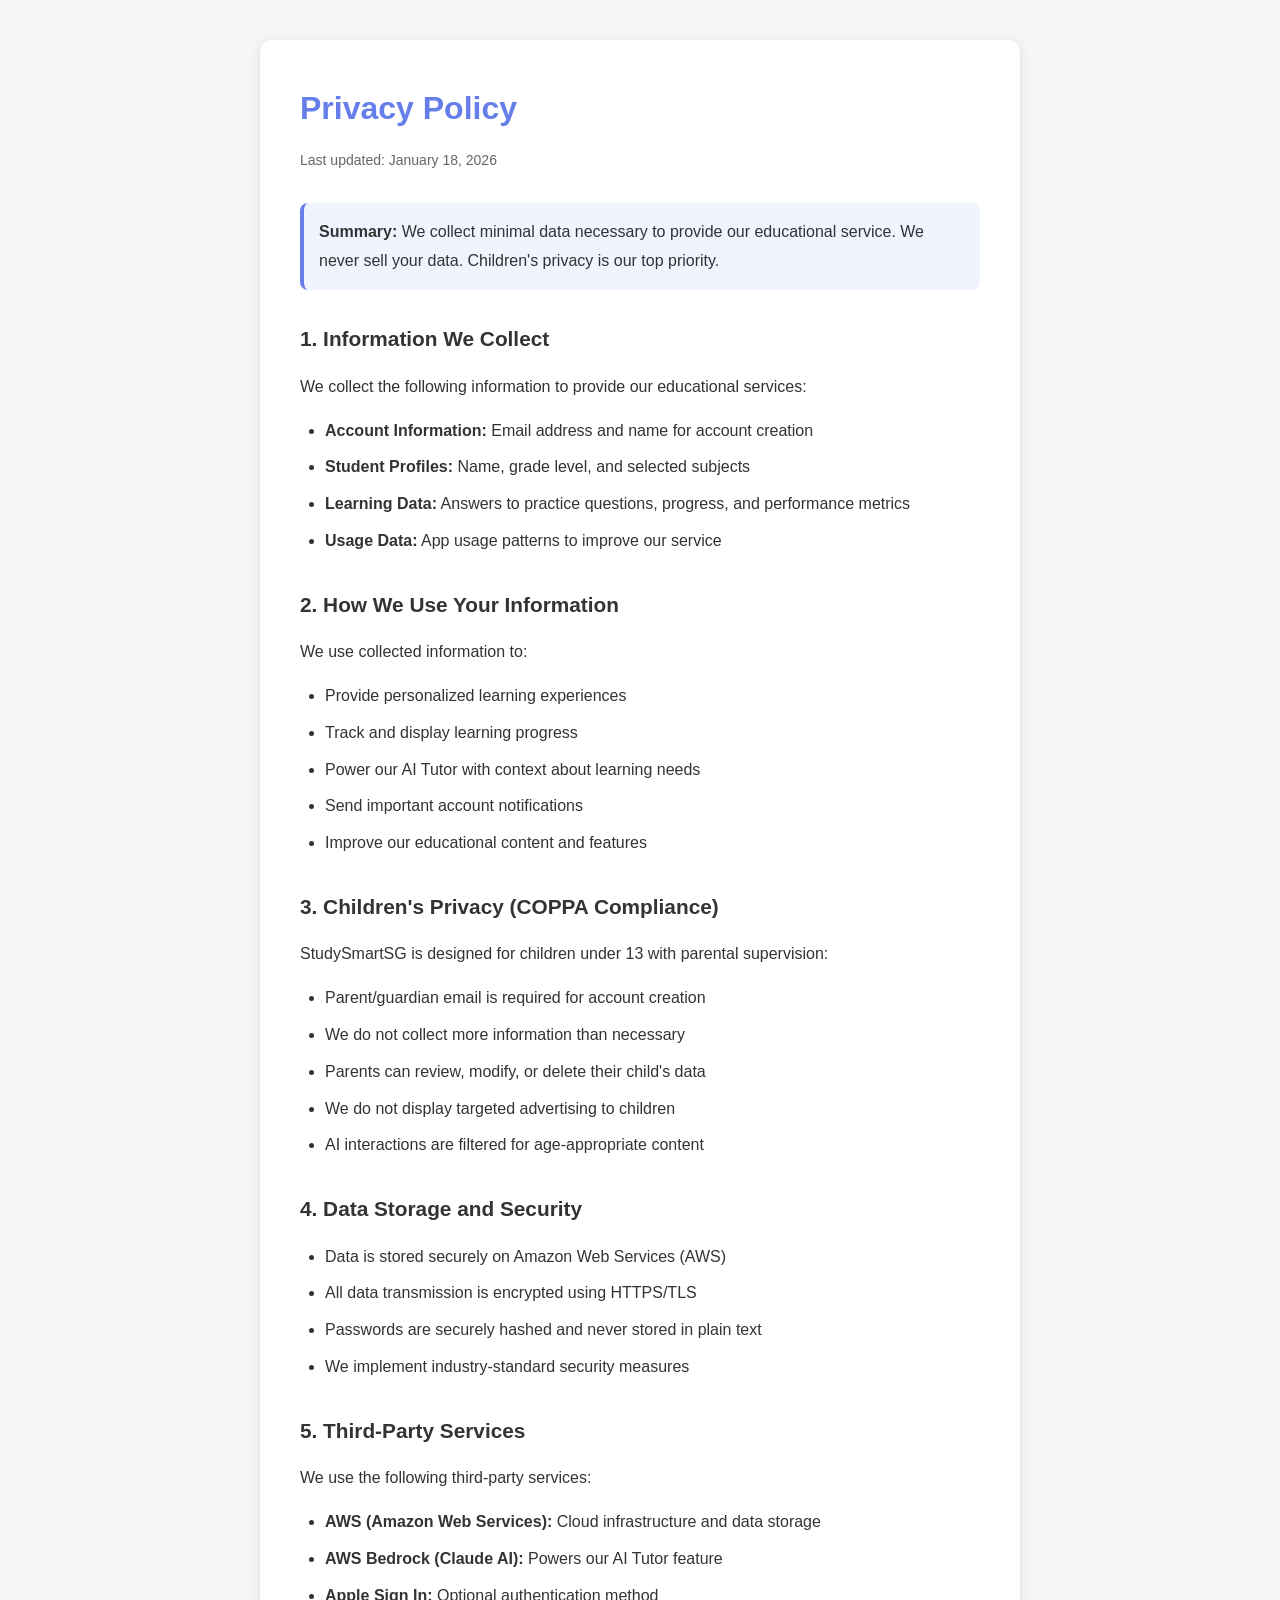
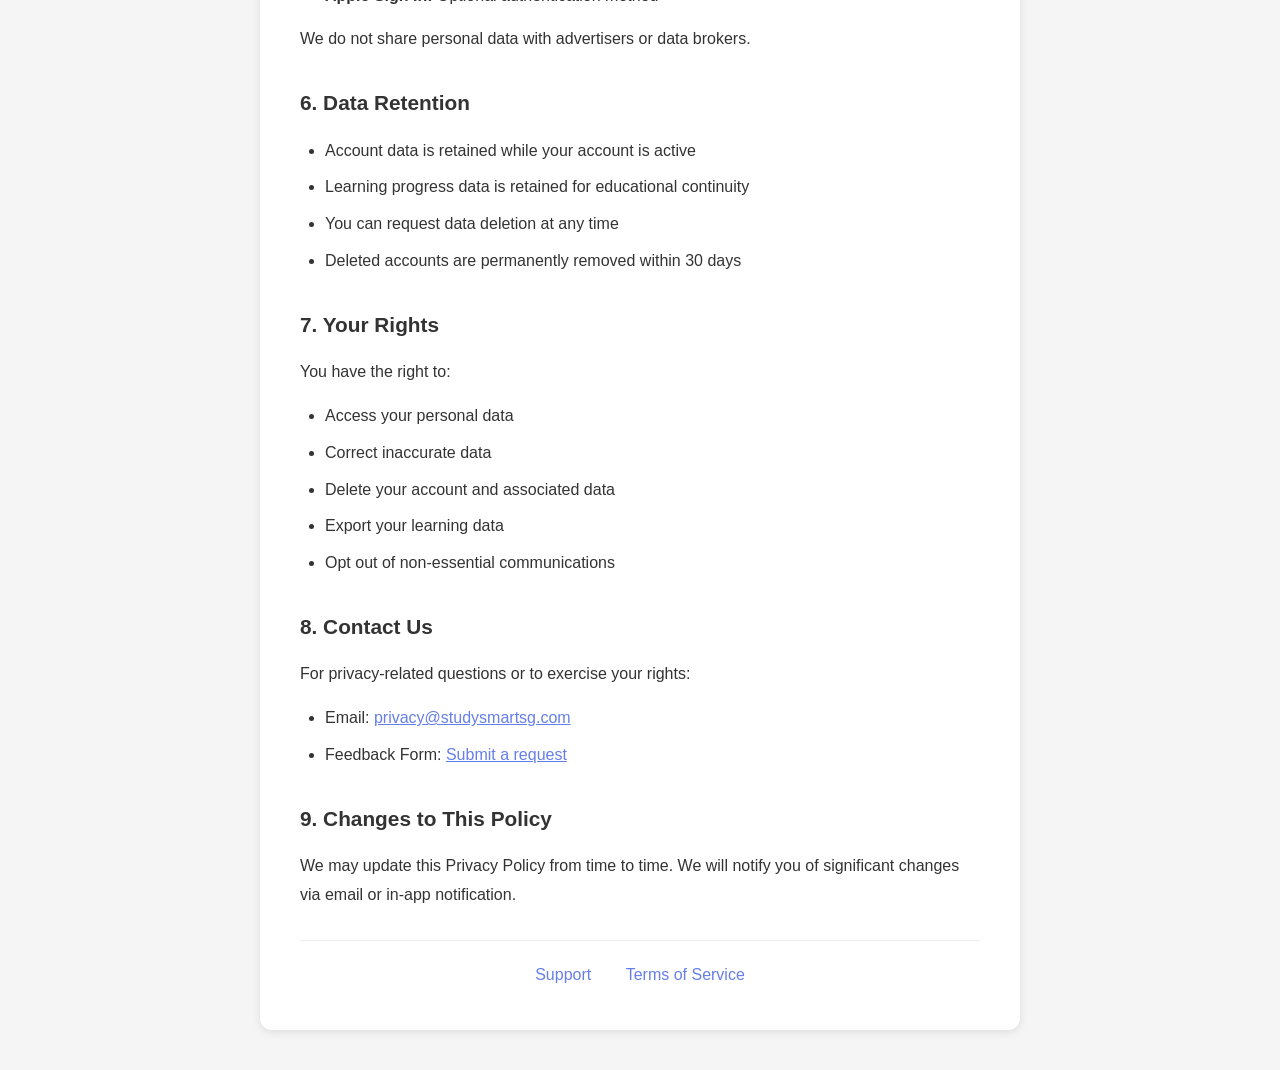
==== privacy.html @ f46a9e0d "Add files via upload" ====
<!DOCTYPE html>
<html lang="en">
<head>
    <meta charset="UTF-8">
    <meta name="viewport" content="width=device-width, initial-scale=1.0">
    <title>Privacy Policy - StudySmartSG</title>
    <style>
        * { margin: 0; padding: 0; box-sizing: border-box; }
        body {
            font-family: -apple-system, BlinkMacSystemFont, 'Segoe UI', Roboto, Oxygen, Ubuntu, sans-serif;
            line-height: 1.8;
            color: #333;
            background: #f5f5f5;
        }
        .container {
            max-width: 800px;
            margin: 0 auto;
            padding: 40px 20px;
        }
        .card {
            background: white;
            border-radius: 12px;
            padding: 40px;
            box-shadow: 0 2px 10px rgba(0,0,0,0.1);
        }
        h1 {
            color: #667eea;
            margin-bottom: 10px;
        }
        .updated {
            color: #666;
            margin-bottom: 30px;
            font-size: 14px;
        }
        h2 {
            color: #333;
            margin: 30px 0 15px;
            font-size: 1.3em;
        }
        p, ul {
            margin-bottom: 15px;
        }
        ul {
            margin-left: 25px;
        }
        li {
            margin-bottom: 8px;
        }
        .highlight {
            background: #f0f4ff;
            padding: 15px;
            border-radius: 8px;
            border-left: 4px solid #667eea;
            margin: 20px 0;
        }
        a {
            color: #667eea;
        }
        .nav {
            text-align: center;
            margin-top: 30px;
            padding-top: 20px;
            border-top: 1px solid #eee;
        }
        .nav a {
            margin: 0 15px;
            text-decoration: none;
        }
    </style>
</head>
<body>
    <div class="container">
        <div class="card">
            <h1>Privacy Policy</h1>
            <p class="updated">Last updated: January 18, 2026</p>

            <div class="highlight">
                <strong>Summary:</strong> We collect minimal data necessary to provide our educational service. We never sell your data. Children's privacy is our top priority.
            </div>

            <h2>1. Information We Collect</h2>
            <p>We collect the following information to provide our educational services:</p>
            <ul>
                <li><strong>Account Information:</strong> Email address and name for account creation</li>
                <li><strong>Student Profiles:</strong> Name, grade level, and selected subjects</li>
                <li><strong>Learning Data:</strong> Answers to practice questions, progress, and performance metrics</li>
                <li><strong>Usage Data:</strong> App usage patterns to improve our service</li>
            </ul>

            <h2>2. How We Use Your Information</h2>
            <p>We use collected information to:</p>
            <ul>
                <li>Provide personalized learning experiences</li>
                <li>Track and display learning progress</li>
                <li>Power our AI Tutor with context about learning needs</li>
                <li>Send important account notifications</li>
                <li>Improve our educational content and features</li>
            </ul>

            <h2>3. Children's Privacy (COPPA Compliance)</h2>
            <p>StudySmartSG is designed for children under 13 with parental supervision:</p>
            <ul>
                <li>Parent/guardian email is required for account creation</li>
                <li>We do not collect more information than necessary</li>
                <li>Parents can review, modify, or delete their child's data</li>
                <li>We do not display targeted advertising to children</li>
                <li>AI interactions are filtered for age-appropriate content</li>
            </ul>

            <h2>4. Data Storage and Security</h2>
            <ul>
                <li>Data is stored securely on Amazon Web Services (AWS)</li>
                <li>All data transmission is encrypted using HTTPS/TLS</li>
                <li>Passwords are securely hashed and never stored in plain text</li>
                <li>We implement industry-standard security measures</li>
            </ul>

            <h2>5. Third-Party Services</h2>
            <p>We use the following third-party services:</p>
            <ul>
                <li><strong>AWS (Amazon Web Services):</strong> Cloud infrastructure and data storage</li>
                <li><strong>AWS Bedrock (Claude AI):</strong> Powers our AI Tutor feature</li>
                <li><strong>Apple Sign In:</strong> Optional authentication method</li>
            </ul>
            <p>We do not share personal data with advertisers or data brokers.</p>

            <h2>6. Data Retention</h2>
            <ul>
                <li>Account data is retained while your account is active</li>
                <li>Learning progress data is retained for educational continuity</li>
                <li>You can request data deletion at any time</li>
                <li>Deleted accounts are permanently removed within 30 days</li>
            </ul>

            <h2>7. Your Rights</h2>
            <p>You have the right to:</p>
            <ul>
                <li>Access your personal data</li>
                <li>Correct inaccurate data</li>
                <li>Delete your account and associated data</li>
                <li>Export your learning data</li>
                <li>Opt out of non-essential communications</li>
            </ul>

            <h2>8. Contact Us</h2>
            <p>For privacy-related questions or to exercise your rights:</p>
            <ul>
                <li>Email: <a href="mailto:privacy@studysmartsg.com">privacy@studysmartsg.com</a></li>
                <li>Feedback Form: <a href="https://forms.gle/i8ybFz9LCiJamara9">Submit a request</a></li>
            </ul>

            <h2>9. Changes to This Policy</h2>
            <p>We may update this Privacy Policy from time to time. We will notify you of significant changes via email or in-app notification.</p>

            <div class="nav">
                <a href="index.html">Support</a>
                <a href="terms.html">Terms of Service</a>
            </div>
        </div>
    </div>
</body>
</html>
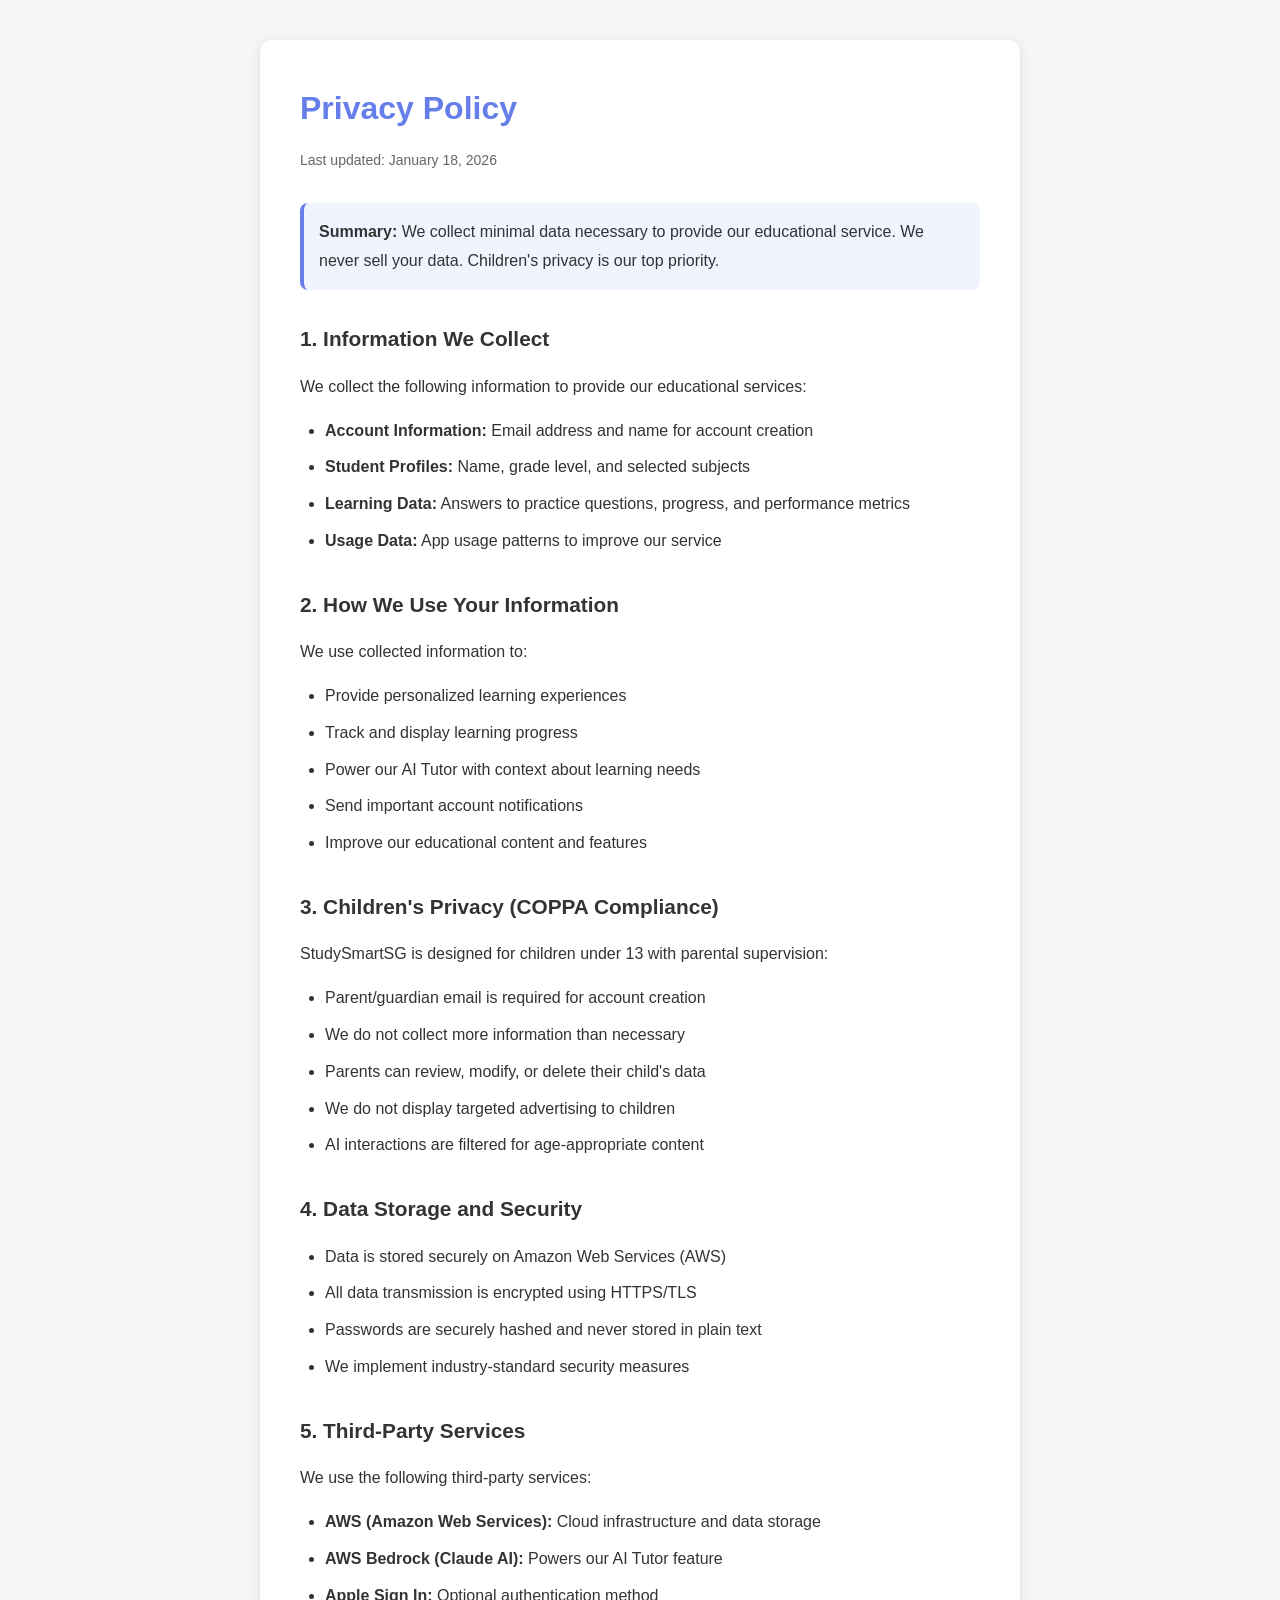
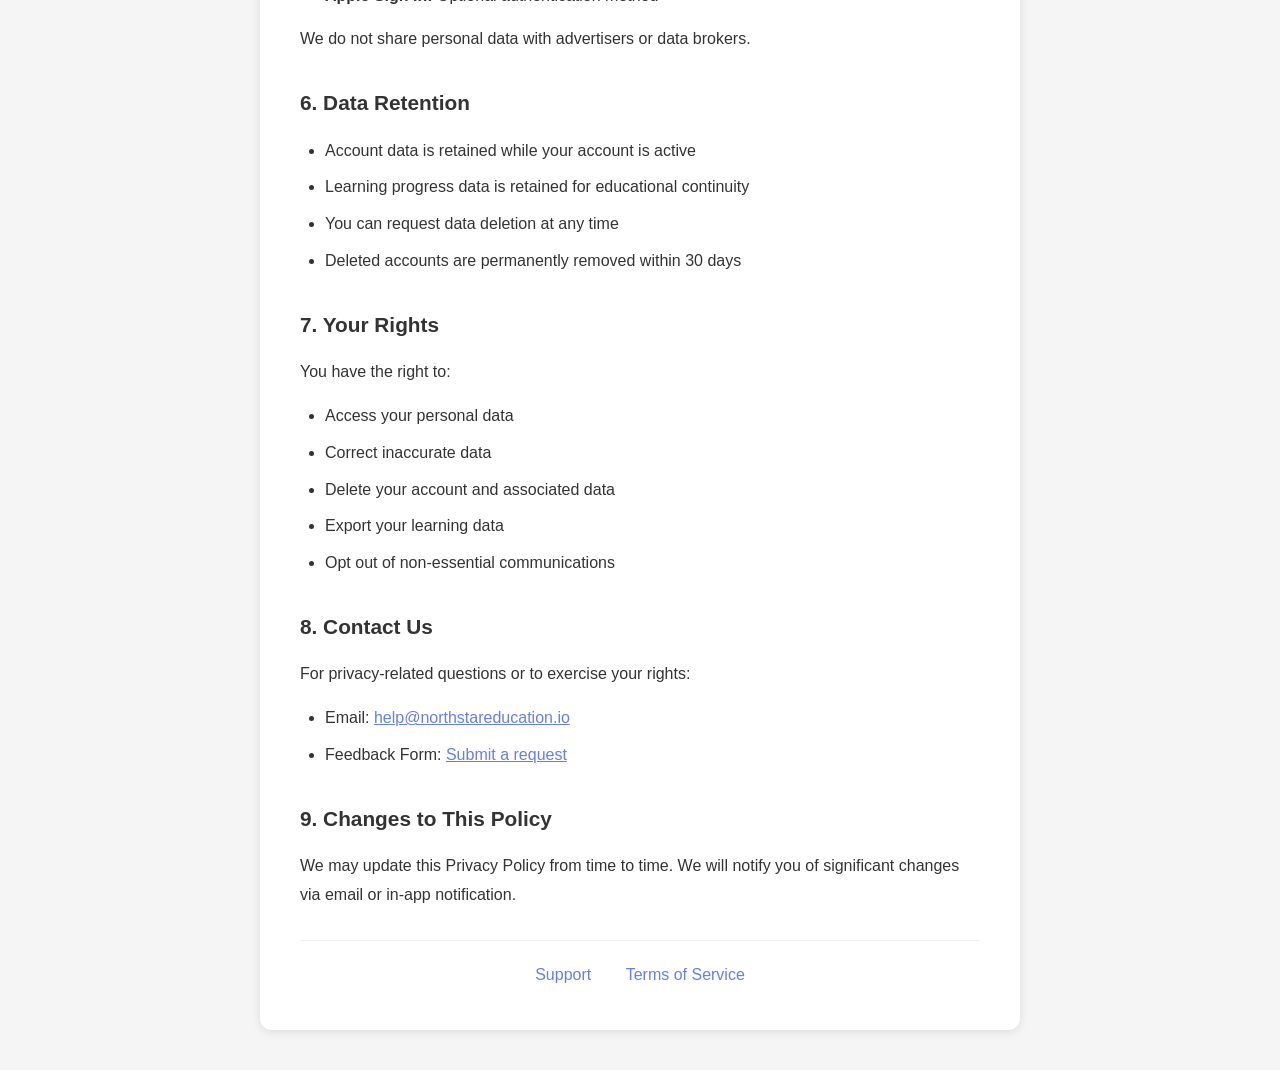
==== commit 44d1b9a0: "Add files via upload" ====
--- a/privacy.html
+++ b/privacy.html
@@ -145,7 +145,7 @@
             <h2>8. Contact Us</h2>
             <p>For privacy-related questions or to exercise your rights:</p>
             <ul>
-                <li>Email: <a href="mailto:privacy@studysmartsg.com">privacy@studysmartsg.com</a></li>
+                <li>Email: <a href="mailto:help@northstareducation.io">help@northstareducation.io</a></li>
                 <li>Feedback Form: <a href="https://forms.gle/i8ybFz9LCiJamara9">Submit a request</a></li>
             </ul>
 
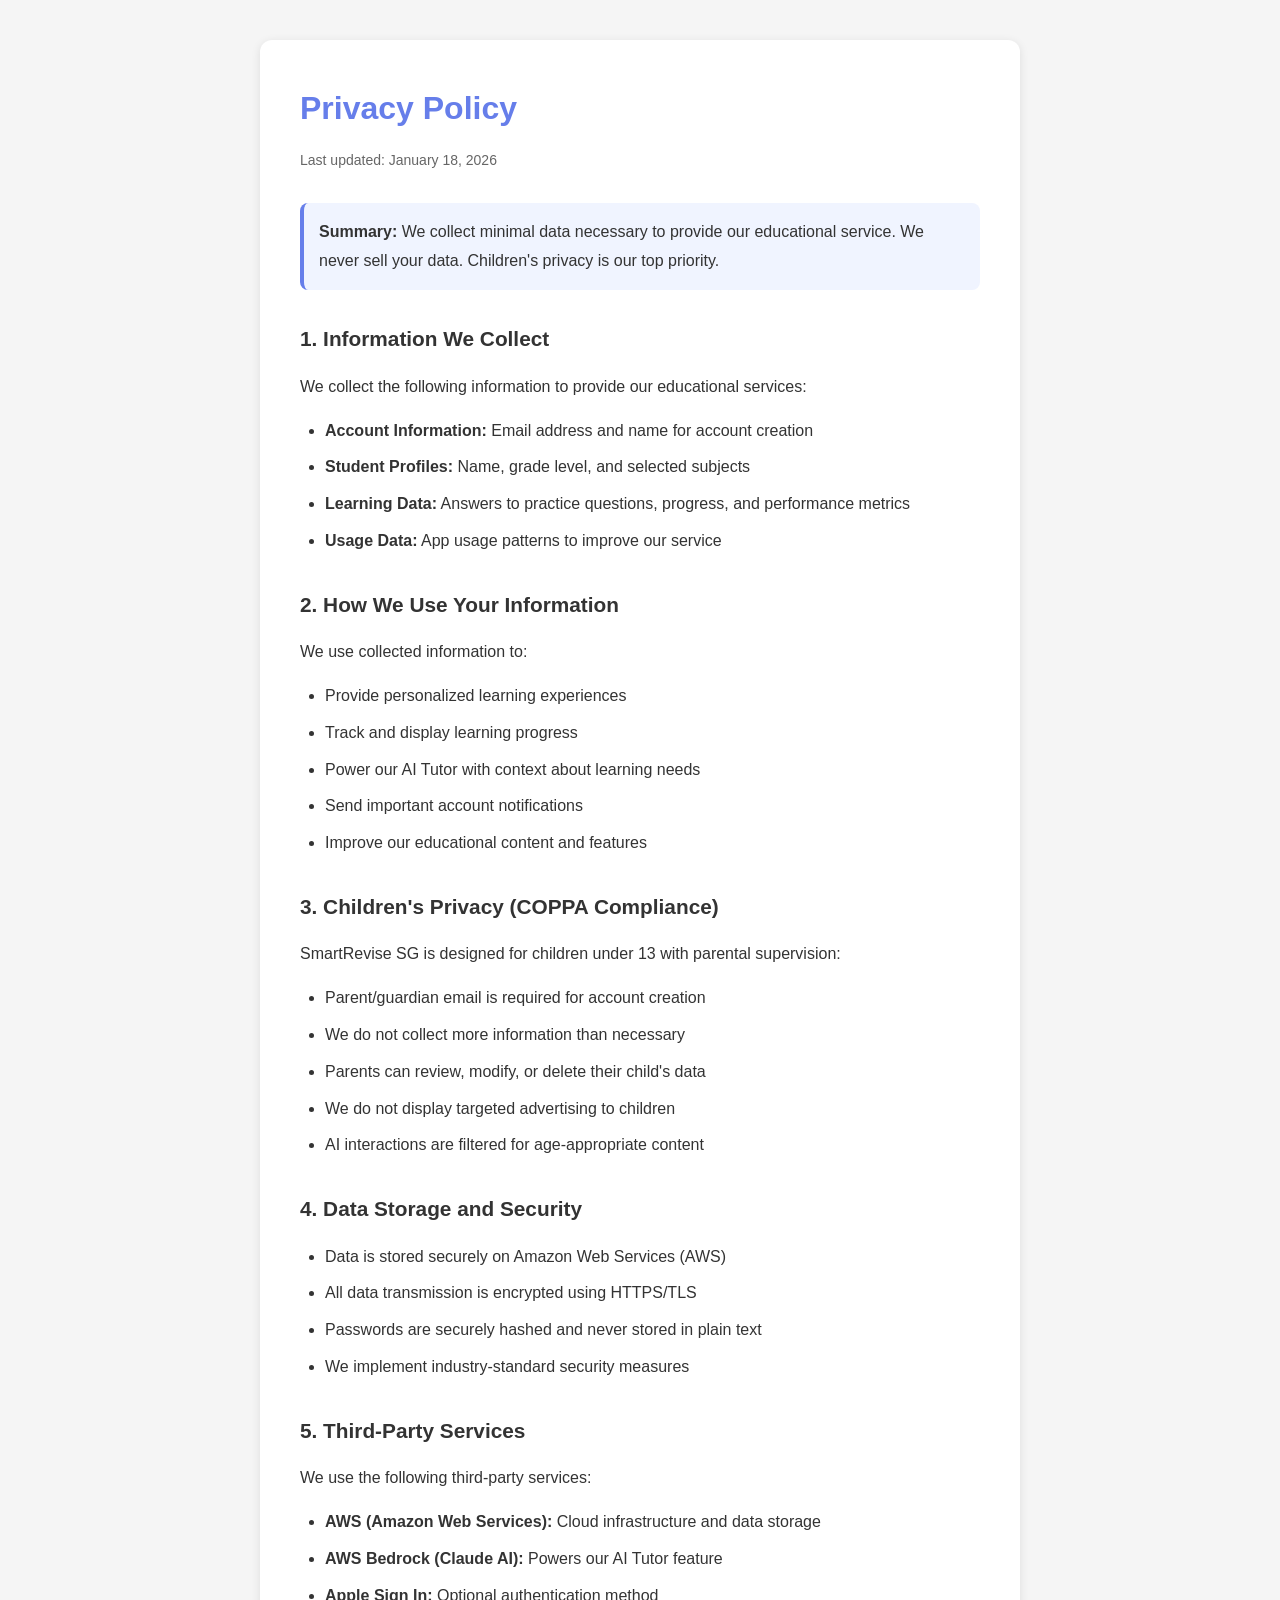
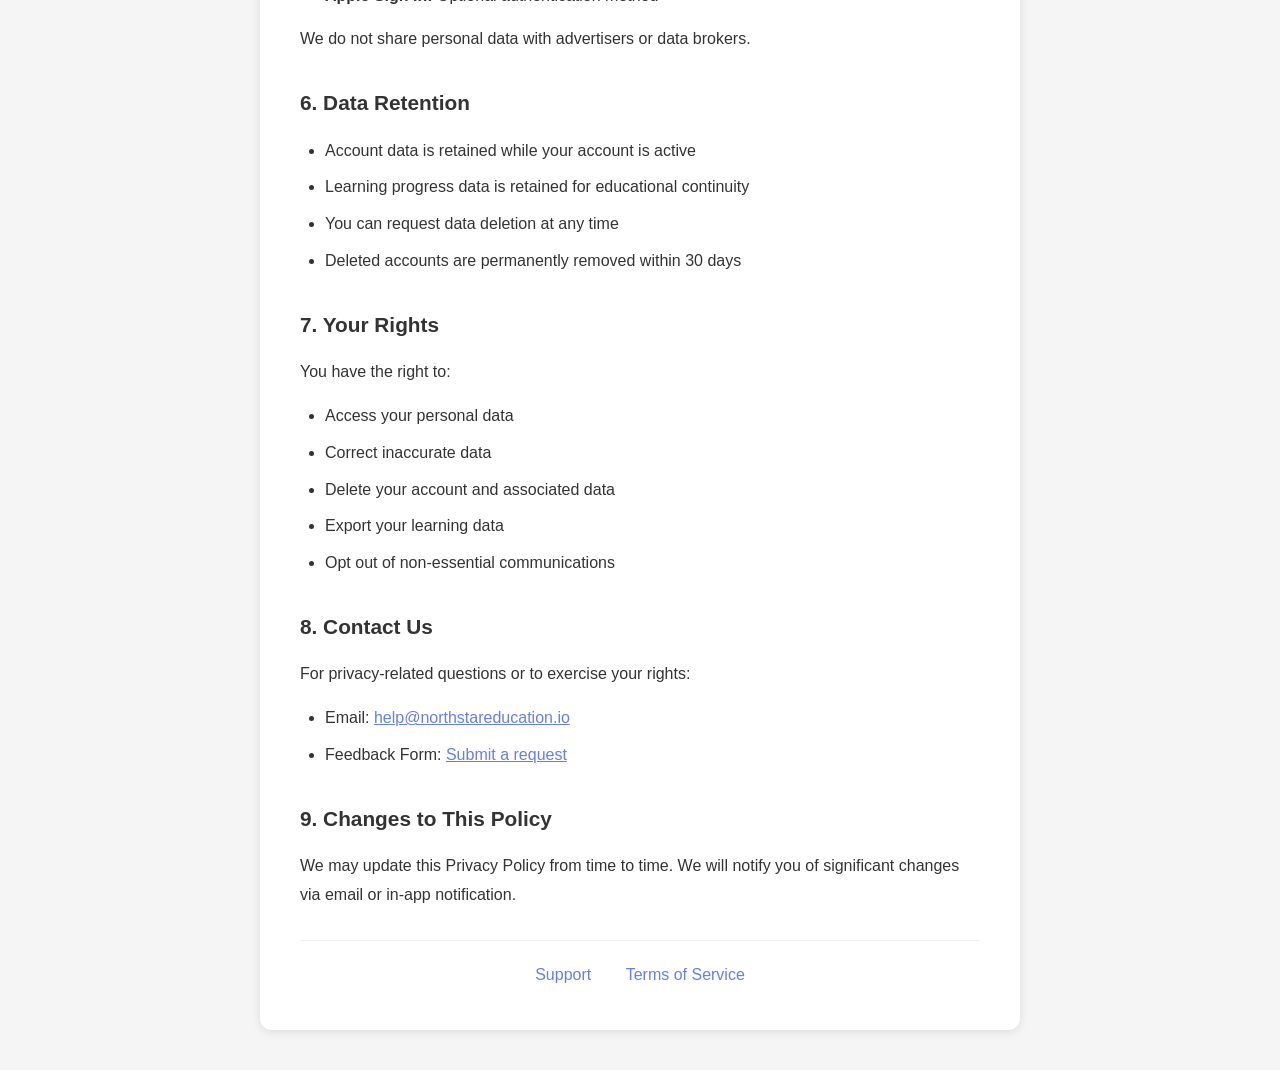
==== commit dbf525ee: "Add files via upload" ====
--- a/privacy.html
+++ b/privacy.html
@@ -3,7 +3,7 @@
 <head>
     <meta charset="UTF-8">
     <meta name="viewport" content="width=device-width, initial-scale=1.0">
-    <title>Privacy Policy - StudySmartSG</title>
+    <title>Privacy Policy - SmartRevise SG</title>
     <style>
         * { margin: 0; padding: 0; box-sizing: border-box; }
         body {
@@ -98,7 +98,7 @@
             </ul>
 
             <h2>3. Children's Privacy (COPPA Compliance)</h2>
-            <p>StudySmartSG is designed for children under 13 with parental supervision:</p>
+            <p>SmartRevise SG is designed for children under 13 with parental supervision:</p>
             <ul>
                 <li>Parent/guardian email is required for account creation</li>
                 <li>We do not collect more information than necessary</li>
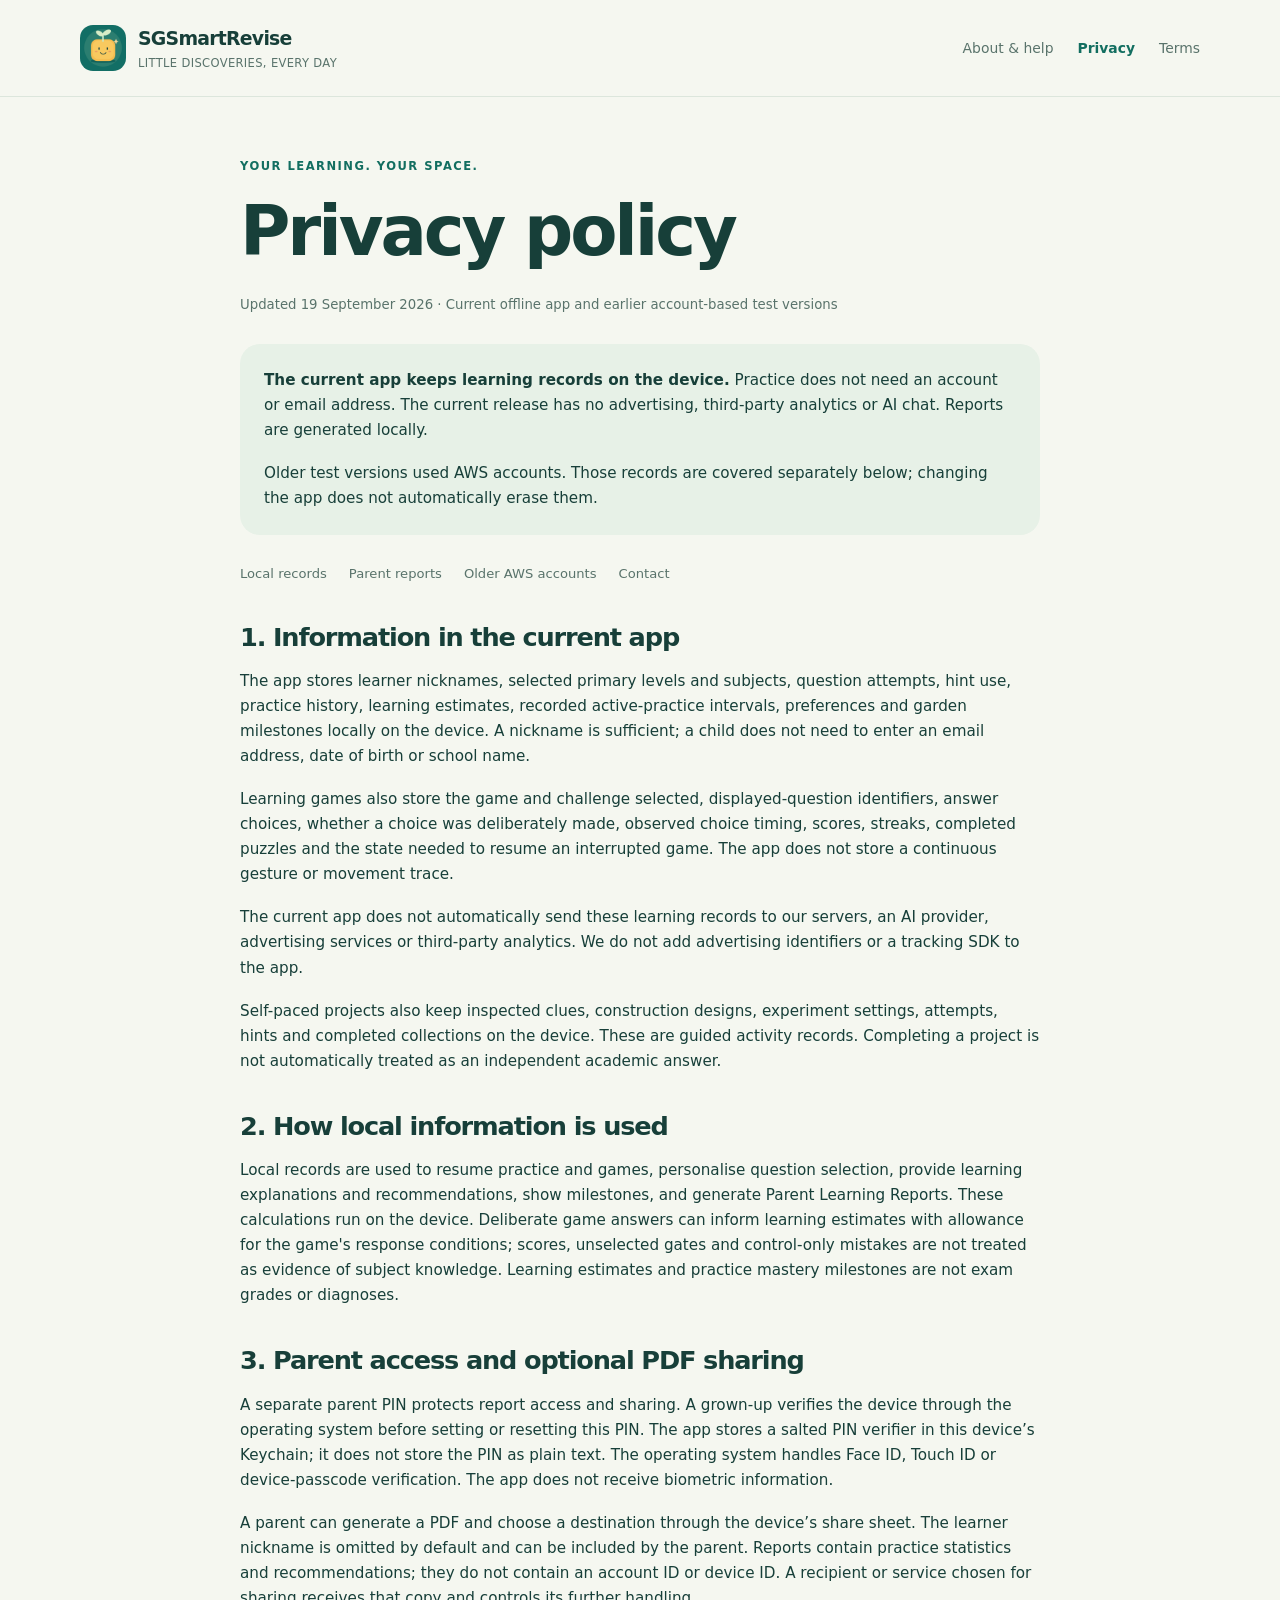
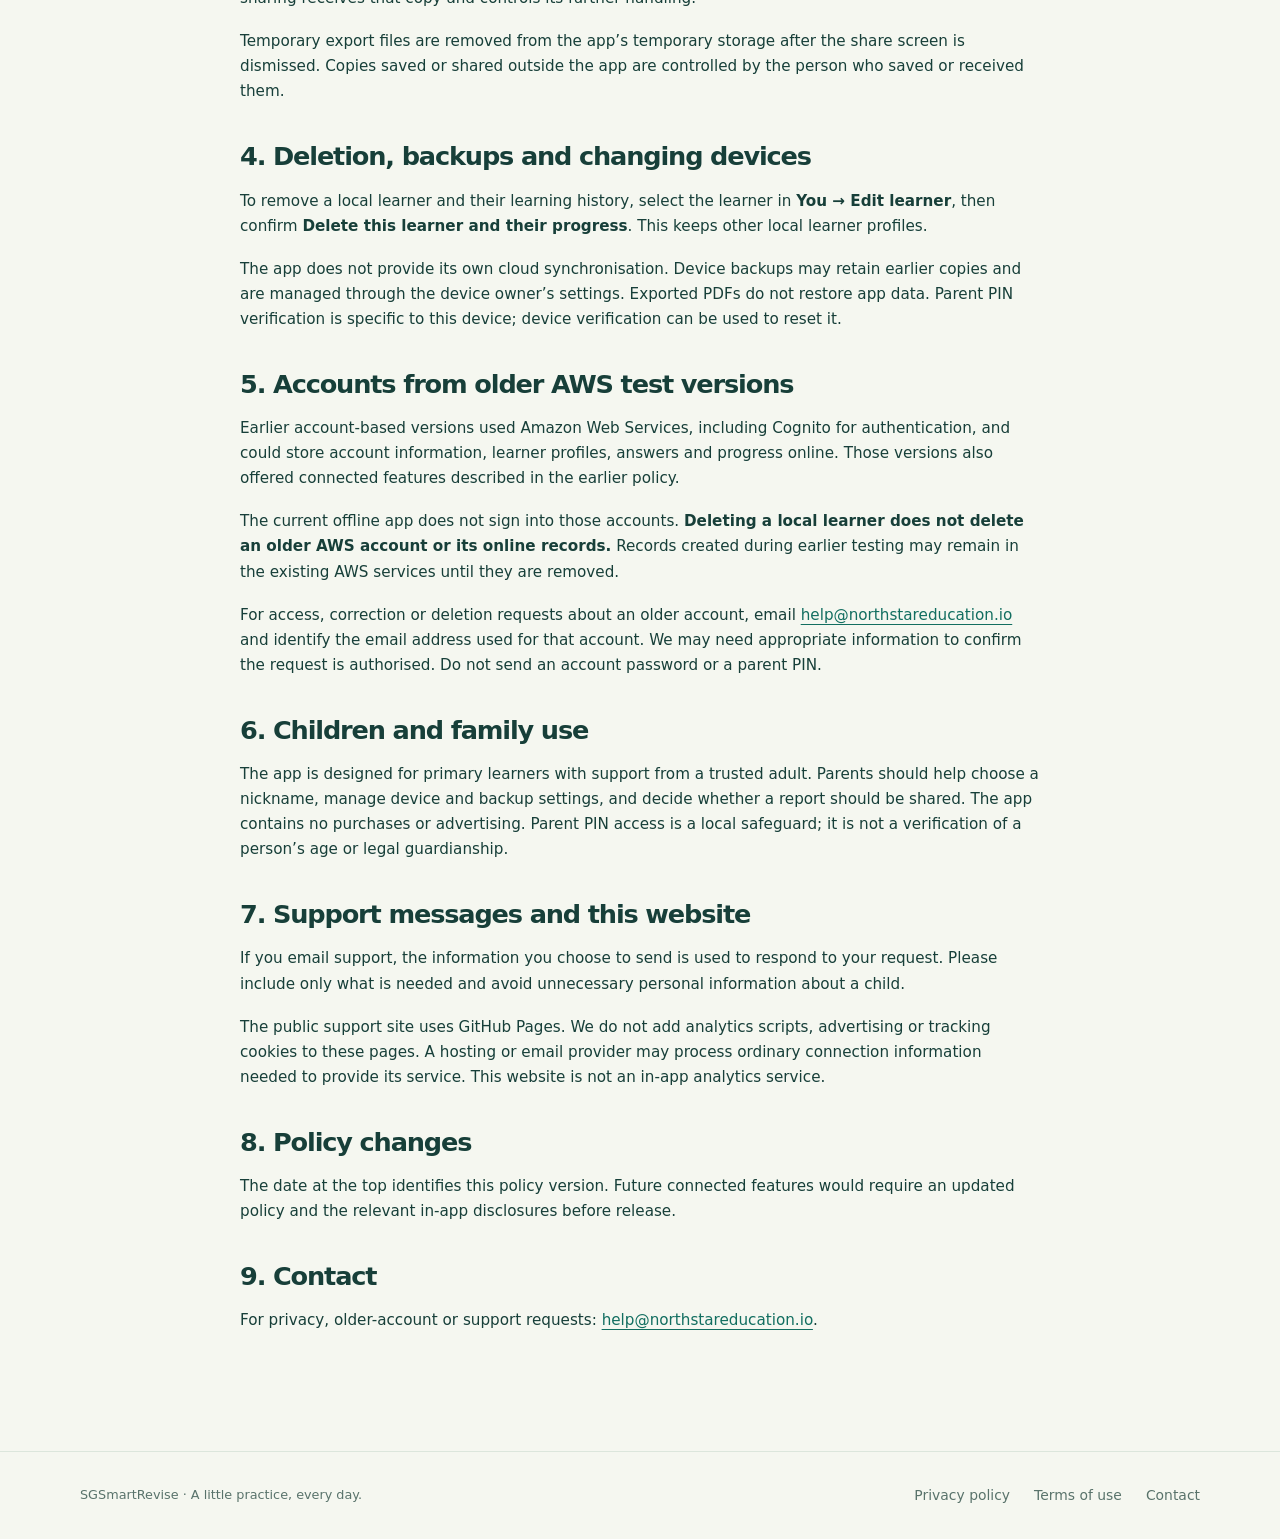
==== commit 59b1f461: "Add files via upload" ====
--- a/privacy.html
+++ b/privacy.html
@@ -1,162 +1,18 @@
-<!DOCTYPE html>
-<html lang="en">
-<head>
-    <meta charset="UTF-8">
-    <meta name="viewport" content="width=device-width, initial-scale=1.0">
-    <title>Privacy Policy - SmartRevise SG</title>
-    <style>
-        * { margin: 0; padding: 0; box-sizing: border-box; }
-        body {
-            font-family: -apple-system, BlinkMacSystemFont, 'Segoe UI', Roboto, Oxygen, Ubuntu, sans-serif;
-            line-height: 1.8;
-            color: #333;
-            background: #f5f5f5;
-        }
-        .container {
-            max-width: 800px;
-            margin: 0 auto;
-            padding: 40px 20px;
-        }
-        .card {
-            background: white;
-            border-radius: 12px;
-            padding: 40px;
-            box-shadow: 0 2px 10px rgba(0,0,0,0.1);
-        }
-        h1 {
-            color: #667eea;
-            margin-bottom: 10px;
-        }
-        .updated {
-            color: #666;
-            margin-bottom: 30px;
-            font-size: 14px;
-        }
-        h2 {
-            color: #333;
-            margin: 30px 0 15px;
-            font-size: 1.3em;
-        }
-        p, ul {
-            margin-bottom: 15px;
-        }
-        ul {
-            margin-left: 25px;
-        }
-        li {
-            margin-bottom: 8px;
-        }
-        .highlight {
-            background: #f0f4ff;
-            padding: 15px;
-            border-radius: 8px;
-            border-left: 4px solid #667eea;
-            margin: 20px 0;
-        }
-        a {
-            color: #667eea;
-        }
-        .nav {
-            text-align: center;
-            margin-top: 30px;
-            padding-top: 20px;
-            border-top: 1px solid #eee;
-        }
-        .nav a {
-            margin: 0 15px;
-            text-decoration: none;
-        }
-    </style>
-</head>
-<body>
-    <div class="container">
-        <div class="card">
-            <h1>Privacy Policy</h1>
-            <p class="updated">Last updated: January 18, 2026</p>
-
-            <div class="highlight">
-                <strong>Summary:</strong> We collect minimal data necessary to provide our educational service. We never sell your data. Children's privacy is our top priority.
-            </div>
-
-            <h2>1. Information We Collect</h2>
-            <p>We collect the following information to provide our educational services:</p>
-            <ul>
-                <li><strong>Account Information:</strong> Email address and name for account creation</li>
-                <li><strong>Student Profiles:</strong> Name, grade level, and selected subjects</li>
-                <li><strong>Learning Data:</strong> Answers to practice questions, progress, and performance metrics</li>
-                <li><strong>Usage Data:</strong> App usage patterns to improve our service</li>
-            </ul>
-
-            <h2>2. How We Use Your Information</h2>
-            <p>We use collected information to:</p>
-            <ul>
-                <li>Provide personalized learning experiences</li>
-                <li>Track and display learning progress</li>
-                <li>Power our AI Tutor with context about learning needs</li>
-                <li>Send important account notifications</li>
-                <li>Improve our educational content and features</li>
-            </ul>
-
-            <h2>3. Children's Privacy (COPPA Compliance)</h2>
-            <p>SmartRevise SG is designed for children under 13 with parental supervision:</p>
-            <ul>
-                <li>Parent/guardian email is required for account creation</li>
-                <li>We do not collect more information than necessary</li>
-                <li>Parents can review, modify, or delete their child's data</li>
-                <li>We do not display targeted advertising to children</li>
-                <li>AI interactions are filtered for age-appropriate content</li>
-            </ul>
-
-            <h2>4. Data Storage and Security</h2>
-            <ul>
-                <li>Data is stored securely on Amazon Web Services (AWS)</li>
-                <li>All data transmission is encrypted using HTTPS/TLS</li>
-                <li>Passwords are securely hashed and never stored in plain text</li>
-                <li>We implement industry-standard security measures</li>
-            </ul>
-
-            <h2>5. Third-Party Services</h2>
-            <p>We use the following third-party services:</p>
-            <ul>
-                <li><strong>AWS (Amazon Web Services):</strong> Cloud infrastructure and data storage</li>
-                <li><strong>AWS Bedrock (Claude AI):</strong> Powers our AI Tutor feature</li>
-                <li><strong>Apple Sign In:</strong> Optional authentication method</li>
-            </ul>
-            <p>We do not share personal data with advertisers or data brokers.</p>
-
-            <h2>6. Data Retention</h2>
-            <ul>
-                <li>Account data is retained while your account is active</li>
-                <li>Learning progress data is retained for educational continuity</li>
-                <li>You can request data deletion at any time</li>
-                <li>Deleted accounts are permanently removed within 30 days</li>
-            </ul>
-
-            <h2>7. Your Rights</h2>
-            <p>You have the right to:</p>
-            <ul>
-                <li>Access your personal data</li>
-                <li>Correct inaccurate data</li>
-                <li>Delete your account and associated data</li>
-                <li>Export your learning data</li>
-                <li>Opt out of non-essential communications</li>
-            </ul>
-
-            <h2>8. Contact Us</h2>
-            <p>For privacy-related questions or to exercise your rights:</p>
-            <ul>
-                <li>Email: <a href="mailto:help@northstareducation.io">help@northstareducation.io</a></li>
-                <li>Feedback Form: <a href="https://forms.gle/i8ybFz9LCiJamara9">Submit a request</a></li>
-            </ul>
-
-            <h2>9. Changes to This Policy</h2>
-            <p>We may update this Privacy Policy from time to time. We will notify you of significant changes via email or in-app notification.</p>
-
-            <div class="nav">
-                <a href="index.html">Support</a>
-                <a href="terms.html">Terms of Service</a>
-            </div>
-        </div>
-    </div>
-</body>
-</html>
+<!doctype html>
+<html lang="en"><head><meta charset="utf-8"><meta name="viewport" content="width=device-width,initial-scale=1"><title>Privacy policy · SGSmartRevise</title><meta name="description" content="Free offline primary practice, discovery gardens and clear Parent Learning Reports for families."><link rel="stylesheet" href="styles.css"></head>
+<body><a class="skip" href="#main">Skip to content</a><header class="site-header"><div class="wrap header-inner"><a class="brand" href="index.html"><img src="assets/app-icon.png" alt="" width="46" height="46"><span>SGSmartRevise<small>LITTLE DISCOVERIES, EVERY DAY</small></span></a><nav aria-label="Main"><a href="index.html">About & help</a><a href="privacy.html" aria-current="page">Privacy</a><a href="terms.html">Terms</a></nav></div></header>
+<main id="main" class="wrap legal">
+<div class="eyebrow">YOUR LEARNING. YOUR SPACE.</div><h1>Privacy policy</h1><p class="updated">Updated 19 September 2026 · Current offline app and earlier account-based test versions</p>
+<div class="notice"><p><strong>The current app keeps learning records on the device.</strong> Practice does not need an account or email address. The current release has no advertising, third-party analytics or AI chat. Reports are generated locally.</p><p>Older test versions used AWS accounts. Those records are covered separately below; changing the app does not automatically erase them.</p></div>
+<nav class="toc" aria-label="Policy sections"><a href="#local">Local records</a><a href="#reports">Parent reports</a><a href="#legacy">Older AWS accounts</a><a href="#contact">Contact</a></nav>
+<h2 id="local">1. Information in the current app</h2><p>The app stores learner nicknames, selected primary levels and subjects, question attempts, hint use, practice history, learning estimates, recorded active-practice intervals, preferences and garden milestones locally on the device. A nickname is sufficient; a child does not need to enter an email address, date of birth or school name.</p><p>Learning games also store the game and challenge selected, displayed-question identifiers, answer choices, whether a choice was deliberately made, observed choice timing, scores, streaks, completed puzzles and the state needed to resume an interrupted game. The app does not store a continuous gesture or movement trace.</p><p>The current app does not automatically send these learning records to our servers, an AI provider, advertising services or third-party analytics. We do not add advertising identifiers or a tracking SDK to the app.</p>
+<p>Self-paced projects also keep inspected clues, construction designs, experiment settings, attempts, hints and completed collections on the device. These are guided activity records. Completing a project is not automatically treated as an independent academic answer.</p>
+<h2>2. How local information is used</h2><p>Local records are used to resume practice and games, personalise question selection, provide learning explanations and recommendations, show milestones, and generate Parent Learning Reports. These calculations run on the device. Deliberate game answers can inform learning estimates with allowance for the game's response conditions; scores, unselected gates and control-only mistakes are not treated as evidence of subject knowledge. Learning estimates and practice mastery milestones are not exam grades or diagnoses.</p>
+<h2 id="reports">3. Parent access and optional PDF sharing</h2><p>A separate parent PIN protects report access and sharing. A grown-up verifies the device through the operating system before setting or resetting this PIN. The app stores a salted PIN verifier in this device’s Keychain; it does not store the PIN as plain text. The operating system handles Face ID, Touch ID or device-passcode verification. The app does not receive biometric information.</p><p>A parent can generate a PDF and choose a destination through the device’s share sheet. The learner nickname is omitted by default and can be included by the parent. Reports contain practice statistics and recommendations; they do not contain an account ID or device ID. A recipient or service chosen for sharing receives that copy and controls its further handling.</p><p>Temporary export files are removed from the app’s temporary storage after the share screen is dismissed. Copies saved or shared outside the app are controlled by the person who saved or received them.</p>
+<h2>4. Deletion, backups and changing devices</h2><p>To remove a local learner and their learning history, select the learner in <strong>You → Edit learner</strong>, then confirm <strong>Delete this learner and their progress</strong>. This keeps other local learner profiles.</p><p>The app does not provide its own cloud synchronisation. Device backups may retain earlier copies and are managed through the device owner’s settings. Exported PDFs do not restore app data. Parent PIN verification is specific to this device; device verification can be used to reset it.</p>
+<h2 id="legacy">5. Accounts from older AWS test versions</h2><p>Earlier account-based versions used Amazon Web Services, including Cognito for authentication, and could store account information, learner profiles, answers and progress online. Those versions also offered connected features described in the earlier policy.</p><p>The current offline app does not sign into those accounts. <strong>Deleting a local learner does not delete an older AWS account or its online records.</strong> Records created during earlier testing may remain in the existing AWS services until they are removed.</p><p>For access, correction or deletion requests about an older account, email <a href="mailto:help@northstareducation.io">help@northstareducation.io</a> and identify the email address used for that account. We may need appropriate information to confirm the request is authorised. Do not send an account password or a parent PIN.</p>
+<h2>6. Children and family use</h2><p>The app is designed for primary learners with support from a trusted adult. Parents should help choose a nickname, manage device and backup settings, and decide whether a report should be shared. The app contains no purchases or advertising. Parent PIN access is a local safeguard; it is not a verification of a person’s age or legal guardianship.</p>
+<h2>7. Support messages and this website</h2><p>If you email support, the information you choose to send is used to respond to your request. Please include only what is needed and avoid unnecessary personal information about a child.</p><p>The public support site uses GitHub Pages. We do not add analytics scripts, advertising or tracking cookies to these pages. A hosting or email provider may process ordinary connection information needed to provide its service. This website is not an in-app analytics service.</p>
+<h2>8. Policy changes</h2><p>The date at the top identifies this policy version. Future connected features would require an updated policy and the relevant in-app disclosures before release.</p>
+<h2 id="contact">9. Contact</h2><p>For privacy, older-account or support requests: <a href="mailto:help@northstareducation.io">help@northstareducation.io</a>.</p></main>
+<footer class="site-footer"><div class="wrap footer-inner"><p>SGSmartRevise · A little practice, every day.</p><nav aria-label="Footer"><a href="privacy.html">Privacy policy</a><a href="terms.html">Terms of use</a><a href="mailto:help@northstareducation.io">Contact</a></nav></div></footer></body></html>
--- a/styles.css
+++ b/styles.css
@@ -0,0 +1,5 @@
+:root{color-scheme:light dark;--paper:#f5f7f0;--card:#fff;--ink:#173f39;--muted:#59736b;--green:#126e60;--line:#dce6dc;--mint:#e7f1e7;--gold:#f6c465;--rose:#e99a80;--button:#126e60;--shadow:0 18px 60px #173f390b}
+*{box-sizing:border-box}html{scroll-behavior:smooth;scroll-padding-top:100px}body{margin:0;background:var(--paper);color:var(--ink);font:17px/1.65 system-ui,-apple-system,BlinkMacSystemFont,"Segoe UI",sans-serif}a{color:var(--green);text-underline-offset:4px}a:hover{text-decoration-thickness:2px}a:focus-visible,summary:focus-visible{outline:3px solid var(--rose);outline-offset:5px;border-radius:4px}img,svg{max-width:100%;height:auto}h1,h2,h3,p{margin-top:0}h1,h2,h3{line-height:1.1;letter-spacing:-.045em}h1{font-size:clamp(2.7rem,6vw,5.4rem);font-weight:750;margin-bottom:24px}h2{font-size:clamp(1.9rem,3vw,3.1rem);margin-bottom:18px}h3{font-size:1.3rem;letter-spacing:-.025em;margin-bottom:12px}p{margin-bottom:18px}.wrap{width:min(1120px,calc(100% - 48px));margin:auto}.skip{position:absolute;left:12px;top:-70px;background:var(--card);padding:12px;z-index:4}.skip:focus{top:12px}.site-header{border-bottom:1px solid var(--line)}.header-inner{min-height:96px;display:flex;align-items:center;justify-content:space-between;gap:24px}.brand{display:flex;align-items:center;gap:12px;text-decoration:none;color:var(--ink);font-size:1.18rem;font-weight:750;letter-spacing:-.04em}.brand img{width:46px;border-radius:13px}.brand small{display:block;font-size:.72rem;font-weight:500;letter-spacing:.03em;color:var(--muted)}nav{display:flex;gap:24px;align-items:center;flex-wrap:wrap;font-size:.87rem}nav a{color:var(--muted);text-decoration:none}nav a[aria-current=page]{color:var(--green);font-weight:700}.hero{display:grid;grid-template-columns:1.05fr .95fr;gap:44px;align-items:center;padding:76px 0 64px}.eyebrow{font-size:.72rem;font-weight:750;letter-spacing:.13em;text-transform:uppercase;color:var(--green);margin-bottom:18px}.pill{display:inline-block;border:1px solid var(--line);background:var(--card);border-radius:30px;padding:7px 13px;font-size:.75rem;font-weight:650;color:var(--green);margin-bottom:24px}.intro{font-size:1.13rem;color:var(--muted);max-width:570px}.actions{display:flex;gap:12px;flex-wrap:wrap;margin:26px 0}.button{display:inline-block;padding:13px 21px;border-radius:14px;text-decoration:none;font-weight:700;font-size:.9rem;background:var(--button);color:#fff}.button.secondary{background:var(--card);border:1px solid var(--line);color:var(--green)}.caption{color:var(--muted);font-size:.8rem}.hero-art{background:var(--mint);border-radius:38px;padding:26px 30px;box-shadow:var(--shadow)}.art-tag{display:flex;align-items:center;justify-content:space-between;gap:8px;font-size:.72rem;color:var(--muted);font-weight:650}.art-tag span:last-child{background:var(--card);border-radius:20px;padding:5px 10px;color:var(--green)}.hero-art img{display:block;width:100%;margin:12px auto 0}.garden-card{background:var(--card);border-radius:20px;padding:20px;border:1px solid var(--line)}.garden-card strong{font-size:1.18rem;letter-spacing:-.03em}.garden-card p{font-size:.84rem;color:var(--muted);margin:8px 0 12px}.meter{height:8px;background:var(--line);border-radius:8px;overflow:hidden}.meter span{display:block;height:100%;background:var(--green);border-radius:8px}.fine{font-size:.74rem;color:var(--muted);margin-top:10px}.facts{display:grid;grid-template-columns:repeat(4,1fr);border-block:1px solid var(--line);padding:24px 0;margin-bottom:30px}.fact{padding:0 20px;border-left:1px solid var(--line)}.fact:first-child{padding-left:0;border-left:0}.fact strong{font-size:1.65rem;letter-spacing:-.05em;display:block}.fact span{font-size:.8rem;color:var(--muted)}.section{padding:58px 0}.section-head{max-width:720px;margin-bottom:30px}.section-head p{color:var(--muted)}.cards{display:grid;grid-template-columns:repeat(3,1fr);gap:20px}.card{padding:28px;border:1px solid var(--line);border-radius:24px;background:var(--card);box-shadow:var(--shadow)}.card p{font-size:.93rem;color:var(--muted);margin-bottom:0}.number{display:inline-grid;place-items:center;width:38px;height:38px;border-radius:12px;background:var(--mint);color:var(--green);font-weight:750;margin-bottom:20px}.parent-grid{display:grid;grid-template-columns:1fr 1fr;gap:44px;align-items:center}.ticks{list-style:none;padding:0;margin:26px 0}.ticks li{padding:12px 0 12px 29px;position:relative;border-bottom:1px solid var(--line);font-size:.94rem}.ticks li:before{content:"✓";position:absolute;left:0;color:var(--green);font-weight:800}.report-paper{background:var(--card);padding:30px;border-radius:24px;border:1px solid var(--line);box-shadow:var(--shadow);transform:rotate(1deg)}.report-paper h3{font-size:1.5rem}.report-top{border-bottom:1px solid var(--line);padding-bottom:18px;margin-bottom:20px}.report-top p{font-size:.78rem;color:var(--muted);margin-bottom:0}.report-metrics{display:grid;grid-template-columns:1fr 1fr;gap:12px}.report-metrics div{border-radius:13px;background:var(--mint);padding:15px}.report-metrics strong{font-size:1.45rem;display:block}.report-metrics span{font-size:.72rem;color:var(--muted)}.report-note{font-size:.81rem;margin:20px 0}.mini-bars{display:flex;align-items:flex-end;gap:7px;height:74px;border-bottom:1px solid var(--line);padding-bottom:1px}.mini-bars i{flex:1;background:var(--green);border-radius:3px 3px 0 0;opacity:.78}.sample{display:inline-block;font-size:.65rem;font-weight:700;letter-spacing:.08em;color:var(--muted);margin-bottom:14px}.privacy-strip{background:var(--mint);border-radius:28px;padding:34px;display:grid;grid-template-columns:1.15fr 1fr;gap:30px}.privacy-strip h2{font-size:2rem}.privacy-strip p{margin-bottom:0;font-size:.94rem}.help-grid{display:grid;grid-template-columns:.8fr 1.2fr;gap:54px}.help-grid h2{max-width:350px}details{border-bottom:1px solid var(--line);padding:19px 0}summary{font-weight:650;cursor:pointer;list-style-position:outside;margin-left:20px}details p{color:var(--muted);font-size:.91rem;margin:13px 0 0 20px}.contact{margin-top:26px;padding:22px;border:1px solid var(--line);border-radius:18px;background:var(--card);font-size:.9rem}.contact strong{display:block;margin-bottom:8px}.site-footer{border-top:1px solid var(--line);padding:32px 0;margin-top:40px;font-size:.8rem;color:var(--muted)}.footer-inner{display:flex;justify-content:space-between;gap:24px;flex-wrap:wrap}.footer-inner p{margin-bottom:0}.legal{max-width:800px;padding:60px 0}.legal h1{font-size:clamp(2.8rem,6vw,4.3rem)}.legal h2{font-size:1.6rem;margin-top:38px}.legal p,.legal li{font-size:.95rem}.legal li{margin:10px 0}.legal .notice{padding:24px;background:var(--mint);border-radius:20px;margin:28px 0}.legal .notice p:last-child{margin-bottom:0}.legal .updated{color:var(--muted);font-size:.83rem}.legal a{overflow-wrap:anywhere}.toc{display:flex;flex-wrap:wrap;gap:12px 22px;font-size:.82rem;margin:25px 0}
+@media(max-width:800px){.hero,.parent-grid,.help-grid,.privacy-strip{grid-template-columns:1fr}.hero{padding-top:45px;gap:28px}.hero-art{max-width:520px;margin:auto;width:100%}.cards{grid-template-columns:1fr}.header-inner{align-items:flex-start;padding:18px 0;flex-direction:column;gap:16px}.facts{grid-template-columns:1fr 1fr;gap:24px}.fact:nth-child(3){padding-left:0;border-left:0}.parent-grid{gap:24px}.report-paper{transform:none}.section{padding:38px 0}.help-grid{gap:8px}nav{gap:19px}.wrap{width:min(1120px,calc(100% - 36px))}}
+@media(prefers-color-scheme:dark){:root{--paper:#112521;--card:#1a302b;--ink:#edf4e9;--muted:#b3c8bf;--green:#9bdac0;--line:#344f43;--mint:#243d32;--button:#21664f;--shadow:none}.hero-art img{filter:brightness(.92)}}
+@media(prefers-reduced-motion:reduce){html{scroll-behavior:auto}}
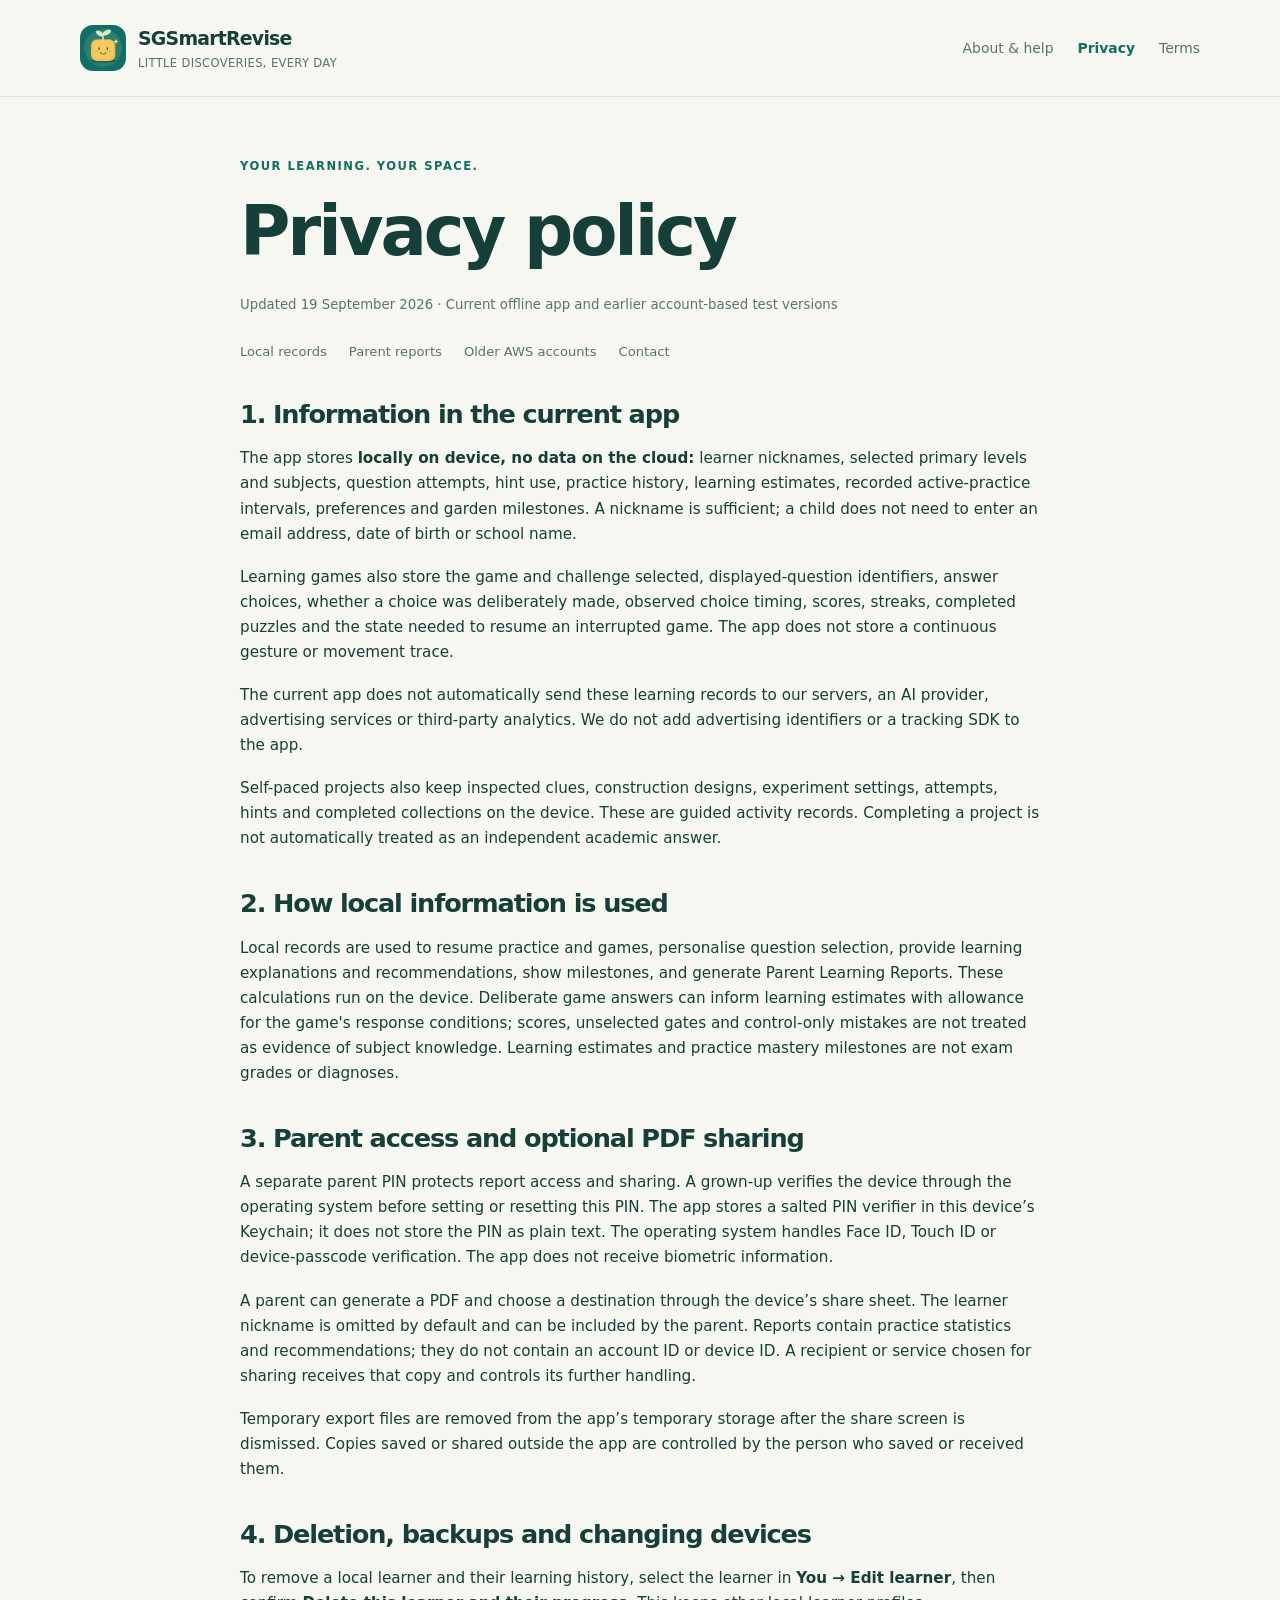
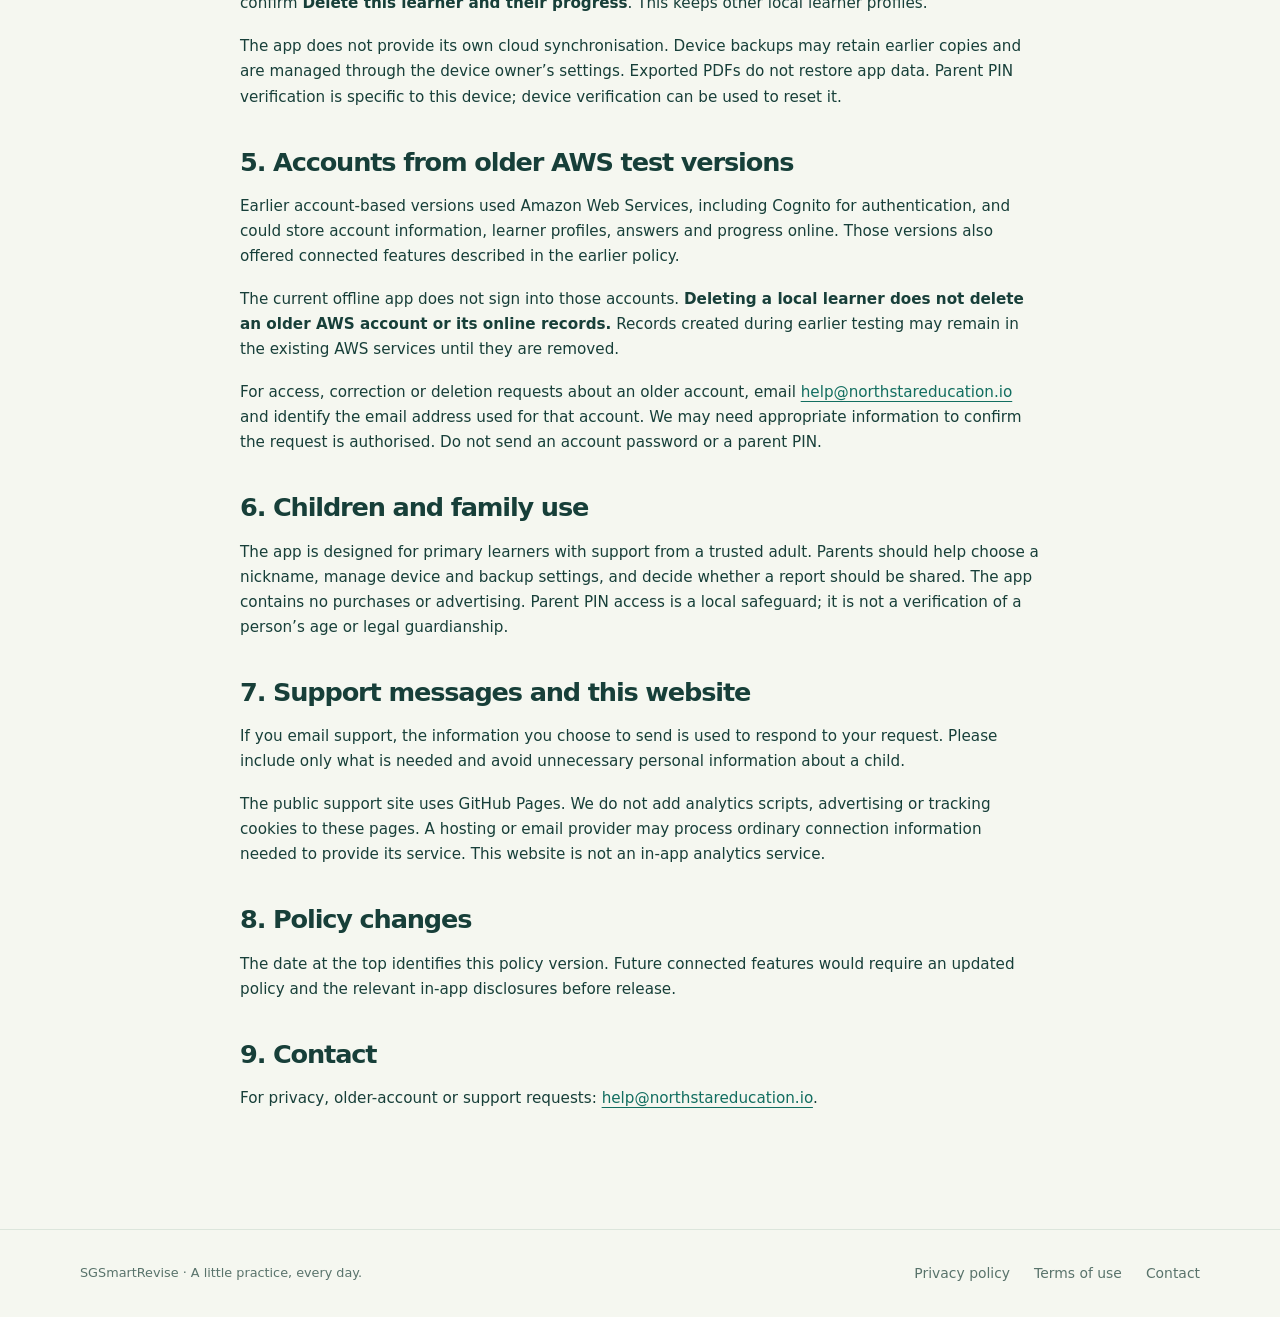
==== commit 7db71d57: "Add files via upload" ====
--- a/privacy.html
+++ b/privacy.html
@@ -3,9 +3,8 @@
 <body><a class="skip" href="#main">Skip to content</a><header class="site-header"><div class="wrap header-inner"><a class="brand" href="index.html"><img src="assets/app-icon.png" alt="" width="46" height="46"><span>SGSmartRevise<small>LITTLE DISCOVERIES, EVERY DAY</small></span></a><nav aria-label="Main"><a href="index.html">About & help</a><a href="privacy.html" aria-current="page">Privacy</a><a href="terms.html">Terms</a></nav></div></header>
 <main id="main" class="wrap legal">
 <div class="eyebrow">YOUR LEARNING. YOUR SPACE.</div><h1>Privacy policy</h1><p class="updated">Updated 19 September 2026 · Current offline app and earlier account-based test versions</p>
-<div class="notice"><p><strong>The current app keeps learning records on the device.</strong> Practice does not need an account or email address. The current release has no advertising, third-party analytics or AI chat. Reports are generated locally.</p><p>Older test versions used AWS accounts. Those records are covered separately below; changing the app does not automatically erase them.</p></div>
 <nav class="toc" aria-label="Policy sections"><a href="#local">Local records</a><a href="#reports">Parent reports</a><a href="#legacy">Older AWS accounts</a><a href="#contact">Contact</a></nav>
-<h2 id="local">1. Information in the current app</h2><p>The app stores learner nicknames, selected primary levels and subjects, question attempts, hint use, practice history, learning estimates, recorded active-practice intervals, preferences and garden milestones locally on the device. A nickname is sufficient; a child does not need to enter an email address, date of birth or school name.</p><p>Learning games also store the game and challenge selected, displayed-question identifiers, answer choices, whether a choice was deliberately made, observed choice timing, scores, streaks, completed puzzles and the state needed to resume an interrupted game. The app does not store a continuous gesture or movement trace.</p><p>The current app does not automatically send these learning records to our servers, an AI provider, advertising services or third-party analytics. We do not add advertising identifiers or a tracking SDK to the app.</p>
+<h2 id="local">1. Information in the current app</h2><p>The app stores <strong>locally on device, no data on the cloud:</strong> learner nicknames, selected primary levels and subjects, question attempts, hint use, practice history, learning estimates, recorded active-practice intervals, preferences and garden milestones. A nickname is sufficient; a child does not need to enter an email address, date of birth or school name.</p><p>Learning games also store the game and challenge selected, displayed-question identifiers, answer choices, whether a choice was deliberately made, observed choice timing, scores, streaks, completed puzzles and the state needed to resume an interrupted game. The app does not store a continuous gesture or movement trace.</p><p>The current app does not automatically send these learning records to our servers, an AI provider, advertising services or third-party analytics. We do not add advertising identifiers or a tracking SDK to the app.</p>
 <p>Self-paced projects also keep inspected clues, construction designs, experiment settings, attempts, hints and completed collections on the device. These are guided activity records. Completing a project is not automatically treated as an independent academic answer.</p>
 <h2>2. How local information is used</h2><p>Local records are used to resume practice and games, personalise question selection, provide learning explanations and recommendations, show milestones, and generate Parent Learning Reports. These calculations run on the device. Deliberate game answers can inform learning estimates with allowance for the game's response conditions; scores, unselected gates and control-only mistakes are not treated as evidence of subject knowledge. Learning estimates and practice mastery milestones are not exam grades or diagnoses.</p>
 <h2 id="reports">3. Parent access and optional PDF sharing</h2><p>A separate parent PIN protects report access and sharing. A grown-up verifies the device through the operating system before setting or resetting this PIN. The app stores a salted PIN verifier in this device’s Keychain; it does not store the PIN as plain text. The operating system handles Face ID, Touch ID or device-passcode verification. The app does not receive biometric information.</p><p>A parent can generate a PDF and choose a destination through the device’s share sheet. The learner nickname is omitted by default and can be included by the parent. Reports contain practice statistics and recommendations; they do not contain an account ID or device ID. A recipient or service chosen for sharing receives that copy and controls its further handling.</p><p>Temporary export files are removed from the app’s temporary storage after the share screen is dismissed. Copies saved or shared outside the app are controlled by the person who saved or received them.</p>
